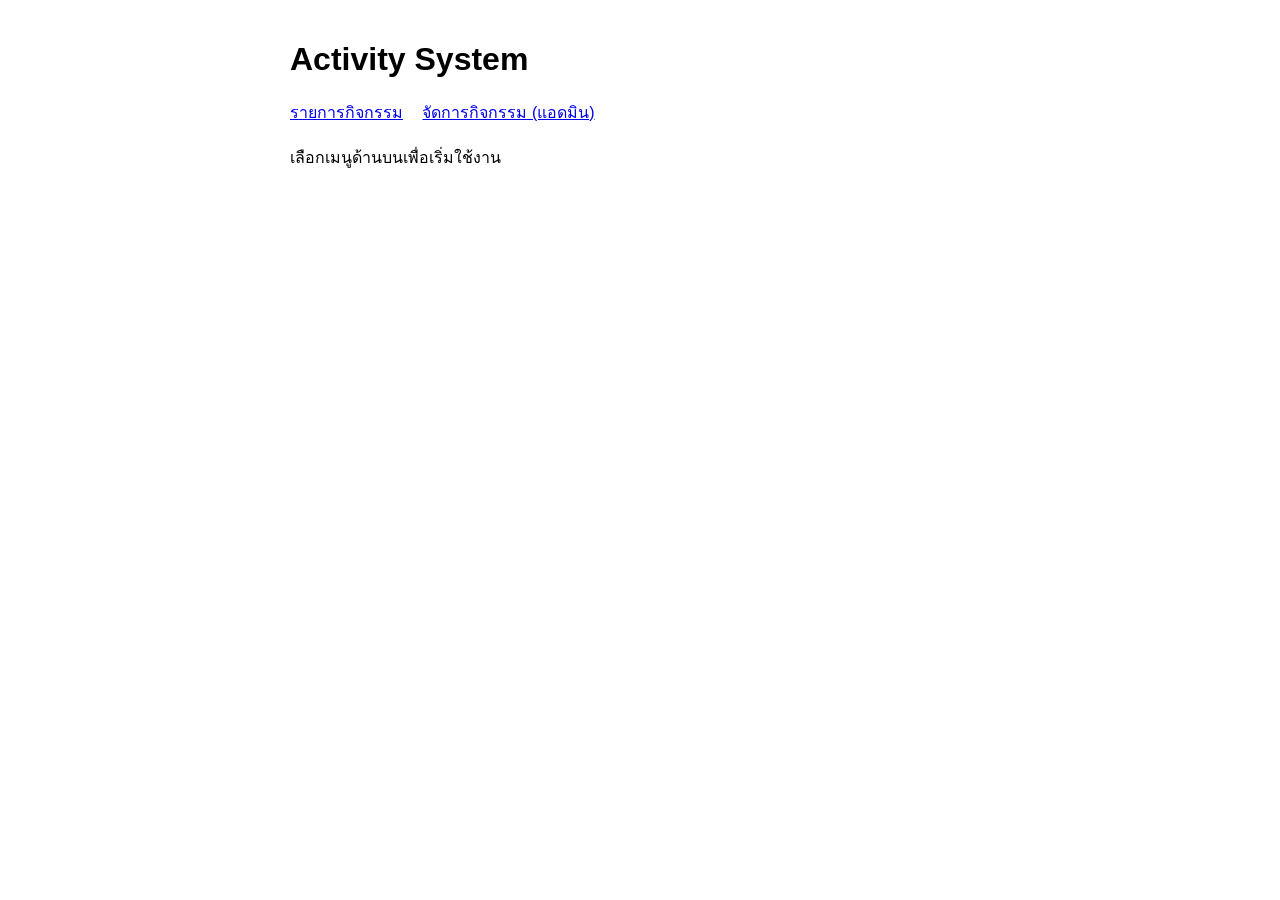
==== index.html @ 170e37b2 "Add files via upload" ====
<!DOCTYPE html>
<html>
<head>
<meta charset="utf-8">
<title>Activity System</title>
<link rel="stylesheet" href="css/activity.css">
</head>
<body>

<h1>Activity System</h1>

<nav>
  <a href="pages/activities.html">รายการกิจกรรม</a>
  <a href="pages/activity-admin.html">จัดการกิจกรรม (แอดมิน)</a>
</nav>

<p>เลือกเมนูด้านบนเพื่อเริ่มใช้งาน</p>

</body>
</html>
---- css/activity.css ----
body {
  font-family: Arial, sans-serif;
  padding: 20px;
  max-width: 700px;
  margin: 0 auto;
}

nav {
  margin-bottom: 20px;
}

nav a {
  margin-right: 15px;
}

table {
  border-collapse: collapse;
  width: 100%;
  margin-top: 10px;
}

table th, table td {
  padding: 6px 10px;
  text-align: left;
}

button {
  cursor: pointer;
  padding: 6px 14px;
}

button:disabled {
  cursor: not-allowed;
  opacity: 0.5;
}

.badge {
  display: inline-block;
  padding: 2px 8px;
  border-radius: 4px;
  font-size: 0.85em;
  color: #fff;
}

.badge-open {
  background: #2e7d32;
}

.badge-closed {
  background: #b71c1c;
}

.error-text {
  color: #b71c1c;
}

.event-card {
  border: 1px solid #ddd;
  padding: 15px;
  margin: 10px 0;
}
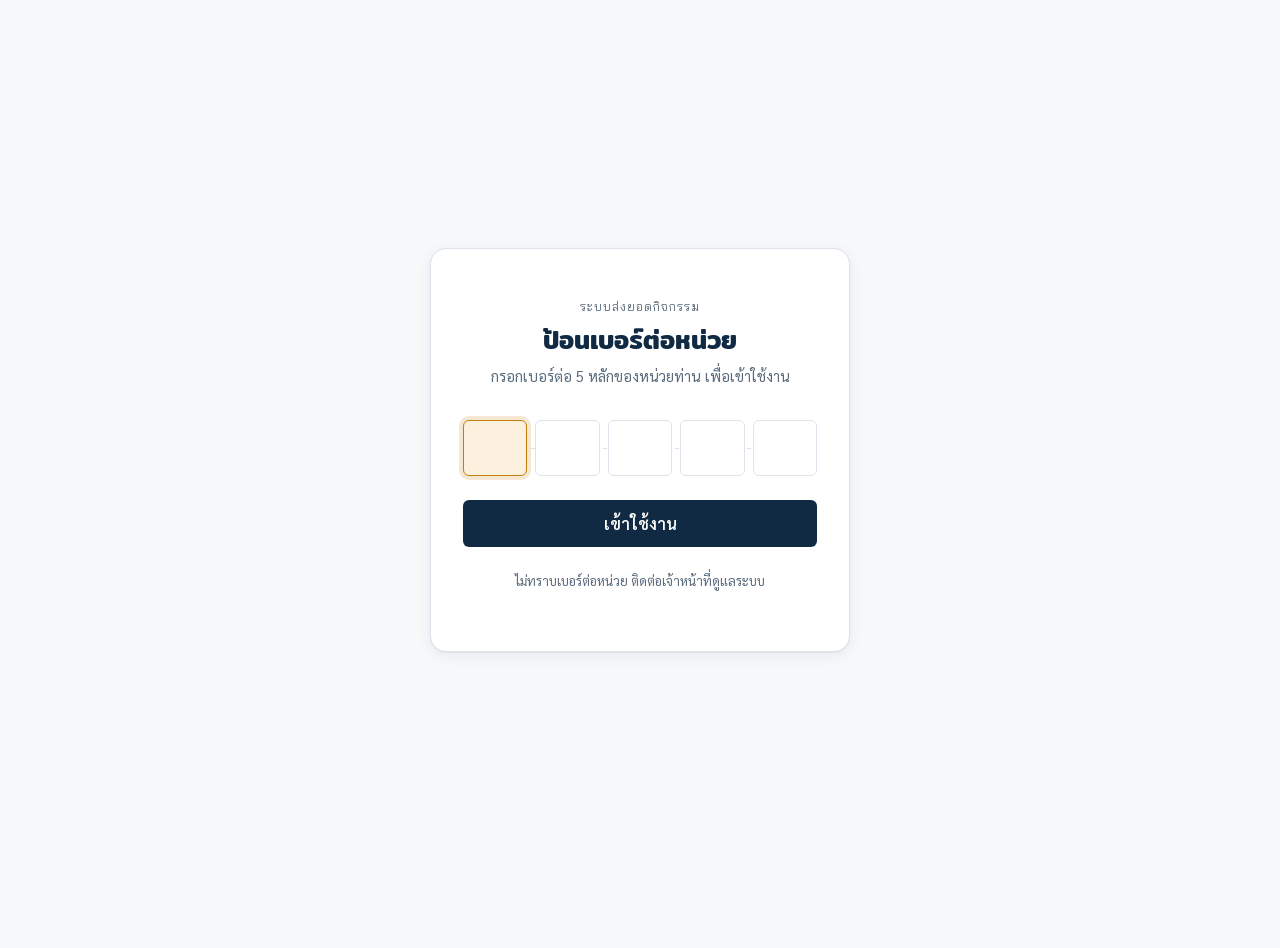
==== commit 490d5108: "Add files via upload" ====
--- a/index.html
+++ b/index.html
@@ -1,20 +1,41 @@
 <!DOCTYPE html>
-<html>
+<html lang="th">
 <head>
 <meta charset="utf-8">
-<title>Activity System</title>
+<meta name="viewport" content="width=device-width, initial-scale=1">
+<title>เข้าสู่ระบบ - Activity System</title>
+<link rel="preconnect" href="https://fonts.googleapis.com">
+<link href="https://fonts.googleapis.com/css2?family=Mitr:wght@500;600;700&family=Sarabun:wght@400;500;600&family=Bai+Jamjuree:wght@500;600&display=swap" rel="stylesheet">
 <link rel="stylesheet" href="css/activity.css">
 </head>
 <body>
 
-<h1>Activity System</h1>
+<div class="login-shell">
+  <div class="login-card">
+    <div class="login-eyebrow">ระบบส่งยอดกิจกรรม</div>
+    <h1>ป้อนเบอร์ต่อหน่วย</h1>
+    <p class="login-sub">กรอกเบอร์ต่อ 5 หลักของหน่วยท่าน เพื่อเข้าใช้งาน</p>
 
-<nav>
-  <a href="pages/activities.html">รายการกิจกรรม</a>
-  <a href="pages/activity-admin.html">จัดการกิจกรรม (แอดมิน)</a>
-</nav>
+    <div class="code-row">
+      <input type="text" class="code-box" maxlength="1" inputmode="numeric" autocomplete="off">
+      <input type="text" class="code-box" maxlength="1" inputmode="numeric" autocomplete="off">
+      <input type="text" class="code-box" maxlength="1" inputmode="numeric" autocomplete="off">
+      <input type="text" class="code-box" maxlength="1" inputmode="numeric" autocomplete="off">
+      <input type="text" class="code-box" maxlength="1" inputmode="numeric" autocomplete="off">
+    </div>
 
-<p>เลือกเมนูด้านบนเพื่อเริ่มใช้งาน</p>
+    <p id="loginError" class="error-text"></p>
+
+    <button onclick="trySubmit()">เข้าใช้งาน</button>
+
+    <p class="login-footnote">ไม่ทราบเบอร์ต่อหน่วย ติดต่อเจ้าหน้าที่ดูแลระบบ</p>
+  </div>
+</div>
+
+<script src="js/apiConfig.js"></script>
+<script src="js/api.js"></script>
+<script src="js/auth.js"></script>
+<script src="js/login.js"></script>
 
 </body>
 </html>
--- a/css/activity.css
+++ b/css/activity.css
@@ -1,61 +1,383 @@
+/* ============================================================
+   Design tokens
+   Subject: an internal unit/extension-code attendance system.
+   Login identifies people by their phone extension, so the
+   signature motif is the switchboard/extension-window look on
+   the login screen; everything else stays quiet and procedural.
+   ============================================================ */
+:root {
+  --navy-900: #102A43;
+  --navy-700: #1E4F77;
+  --navy-050: #EAF1F8;
+  --amber-600: #C17F0A;
+  --amber-050: #FBF1DE;
+  --success-600: #1B7A4D;
+  --success-050: #E6F3EC;
+  --danger-600: #AD3128;
+  --danger-050: #FBEAE8;
+  --ink-900: #16212E;
+  --ink-500: #5B6B7C;
+  --paper-0: #FFFFFF;
+  --paper-50: #F6F8FA;
+  --line-200: #DDE3EA;
+
+  --font-display: "Mitr", "Sarabun", system-ui, sans-serif;
+  --font-body: "Sarabun", system-ui, sans-serif;
+  --font-mono: "Bai Jamjuree", "Sarabun", monospace;
+
+  --space-1: 4px;
+  --space-2: 8px;
+  --space-3: 12px;
+  --space-4: 16px;
+  --space-5: 24px;
+  --space-6: 32px;
+  --space-7: 48px;
+
+  --radius-sm: 6px;
+  --radius-md: 10px;
+  --radius-lg: 16px;
+
+  --shadow-card: 0 1px 2px rgba(16, 42, 67, 0.06), 0 4px 16px rgba(16, 42, 67, 0.06);
+}
+
+* {
+  box-sizing: border-box;
+}
+
+html {
+  -webkit-text-size-adjust: 100%;
+}
+
 body {
-  font-family: Arial, sans-serif;
-  padding: 20px;
-  max-width: 700px;
+  font-family: var(--font-body);
+  color: var(--ink-900);
+  background: var(--paper-50);
+  margin: 0;
+  padding: 0 var(--space-4) var(--space-7);
+  line-height: 1.55;
+}
+
+.page {
+  max-width: 720px;
   margin: 0 auto;
 }
 
-nav {
-  margin-bottom: 20px;
-}
-
-nav a {
-  margin-right: 15px;
-}
-
+h1, h2, h3, h4 {
+  font-family: var(--font-display);
+  font-weight: 600;
+  color: var(--navy-900);
+  line-height: 1.3;
+  margin: 0 0 var(--space-3);
+}
+
+h1 { font-size: 1.6rem; }
+h2 { font-size: 1.35rem; margin-top: var(--space-6); }
+h3 { font-size: 1.1rem; }
+h4 { font-size: 0.95rem; color: var(--ink-500); text-transform: uppercase; letter-spacing: 0.04em; }
+
+p { margin: 0 0 var(--space-3); }
+
+a {
+  color: var(--navy-700);
+  text-decoration: none;
+}
+a:hover { text-decoration: underline; }
+
+/* ---------- top bar ---------- */
+.topbar {
+  background: var(--navy-900);
+  margin: 0 calc(-1 * var(--space-4)) var(--space-6);
+  padding: var(--space-4) var(--space-4);
+  display: flex;
+  align-items: center;
+  justify-content: space-between;
+  flex-wrap: wrap;
+  gap: var(--space-2);
+}
+
+.topbar .brand {
+  font-family: var(--font-display);
+  color: var(--paper-0);
+  font-size: 1.05rem;
+  font-weight: 600;
+  display: flex;
+  align-items: center;
+  gap: var(--space-2);
+}
+
+.topbar .brand .unit-chip {
+  font-family: var(--font-mono);
+  font-size: 0.75rem;
+  background: rgba(255,255,255,0.12);
+  color: var(--amber-050);
+  padding: 2px 8px;
+  border-radius: var(--radius-sm);
+}
+
+.topbar nav {
+  display: flex;
+  gap: var(--space-4);
+  flex-wrap: wrap;
+}
+
+.topbar nav a {
+  color: var(--navy-050);
+  font-size: 0.92rem;
+}
+.topbar nav a:hover { color: var(--paper-0); }
+
+/* ---------- cards ---------- */
+.card {
+  background: var(--paper-0);
+  border: 1px solid var(--line-200);
+  border-radius: var(--radius-lg);
+  box-shadow: var(--shadow-card);
+  padding: var(--space-5);
+  margin-bottom: var(--space-5);
+}
+
+.event-card {
+  background: var(--paper-0);
+  border: 1px solid var(--line-200);
+  border-left: 4px solid var(--navy-700);
+  border-radius: var(--radius-md);
+  padding: var(--space-4) var(--space-5);
+  margin: var(--space-4) 0;
+  box-shadow: var(--shadow-card);
+}
+.event-card.is-closed { border-left-color: var(--ink-500); }
+
+/* ---------- buttons ---------- */
+button, .btn {
+  font-family: var(--font-body);
+  font-size: 0.95rem;
+  font-weight: 600;
+  cursor: pointer;
+  padding: 10px 18px;
+  border-radius: var(--radius-sm);
+  border: 1px solid transparent;
+  background: var(--navy-900);
+  color: var(--paper-0);
+  transition: background 0.15s ease, transform 0.05s ease;
+}
+button:hover { background: var(--navy-700); }
+button:active { transform: translateY(1px); }
+button:disabled {
+  cursor: not-allowed;
+  opacity: 0.45;
+}
+
+button.secondary {
+  background: var(--paper-0);
+  color: var(--navy-900);
+  border: 1px solid var(--line-200);
+}
+button.secondary:hover { background: var(--navy-050); }
+
+button.danger {
+  background: var(--paper-0);
+  color: var(--danger-600);
+  border: 1px solid var(--danger-600);
+}
+button.danger:hover { background: var(--danger-050); }
+
+button:focus-visible, a:focus-visible, input:focus-visible, select:focus-visible {
+  outline: 3px solid var(--amber-600);
+  outline-offset: 2px;
+}
+
+/* ---------- forms ---------- */
+label {
+  display: block;
+  font-size: 0.88rem;
+  color: var(--ink-500);
+  margin-bottom: var(--space-1);
+}
+
+input[type="text"], input[type="password"], input[type="datetime-local"], select, textarea {
+  font-family: var(--font-body);
+  font-size: 1rem;
+  color: var(--ink-900);
+  background: var(--paper-0);
+  border: 1px solid var(--line-200);
+  border-radius: var(--radius-sm);
+  padding: 10px 12px;
+  width: 100%;
+  max-width: 420px;
+}
+textarea { max-width: 100%; }
+
+.field {
+  margin-bottom: var(--space-4);
+}
+
+/* ---------- table ---------- */
 table {
   border-collapse: collapse;
   width: 100%;
-  margin-top: 10px;
-}
-
-table th, table td {
-  padding: 6px 10px;
+  margin-top: var(--space-3);
+  font-size: 0.95rem;
+}
+table th {
   text-align: left;
-}
-
-button {
-  cursor: pointer;
-  padding: 6px 14px;
-}
-
-button:disabled {
-  cursor: not-allowed;
-  opacity: 0.5;
-}
-
+  font-size: 0.8rem;
+  color: var(--ink-500);
+  text-transform: uppercase;
+  letter-spacing: 0.03em;
+  border-bottom: 1px solid var(--line-200);
+  padding: var(--space-2) var(--space-3);
+}
+table td {
+  padding: var(--space-2) var(--space-3);
+  border-bottom: 1px solid var(--line-200);
+}
+table tr:last-child td { border-bottom: none; }
+
+/* ---------- badges ---------- */
 .badge {
   display: inline-block;
-  padding: 2px 8px;
-  border-radius: 4px;
-  font-size: 0.85em;
-  color: #fff;
-}
-
-.badge-open {
-  background: #2e7d32;
-}
-
-.badge-closed {
-  background: #b71c1c;
-}
-
-.error-text {
-  color: #b71c1c;
-}
-
-.event-card {
-  border: 1px solid #ddd;
-  padding: 15px;
-  margin: 10px 0;
-}
+  padding: 3px 10px;
+  border-radius: 999px;
+  font-size: 0.78rem;
+  font-weight: 600;
+}
+.badge-open { background: var(--success-050); color: var(--success-600); }
+.badge-closed { background: var(--danger-050); color: var(--danger-600); }
+.badge-pending { background: var(--amber-050); color: var(--amber-600); }
+
+.error-text { color: var(--danger-600); }
+.muted { color: var(--ink-500); }
+
+/* ============================================================
+   Login screen — the signature element.
+   Five extension-window boxes, monospace digits, an amber glow
+   on the active box (a switchboard signal lamp), and a dotted
+   "line" tying the boxes together like a patch cable.
+   ============================================================ */
+.login-shell {
+  min-height: 100vh;
+  display: flex;
+  align-items: center;
+  justify-content: center;
+  margin: 0 calc(-1 * var(--space-4));
+  padding: var(--space-4);
+}
+
+.login-card {
+  background: var(--paper-0);
+  border: 1px solid var(--line-200);
+  border-radius: var(--radius-lg);
+  box-shadow: var(--shadow-card);
+  padding: var(--space-7) var(--space-6);
+  max-width: 420px;
+  width: 100%;
+  text-align: center;
+}
+
+.login-eyebrow {
+  font-family: var(--font-mono);
+  font-size: 0.78rem;
+  letter-spacing: 0.08em;
+  color: var(--ink-500);
+  text-transform: uppercase;
+  margin-bottom: var(--space-2);
+}
+
+.login-card h1 {
+  margin-bottom: var(--space-2);
+}
+
+.login-card .login-sub {
+  color: var(--ink-500);
+  font-size: 0.92rem;
+  margin-bottom: var(--space-6);
+}
+
+.code-row {
+  display: flex;
+  justify-content: center;
+  gap: var(--space-2);
+  margin-bottom: var(--space-5);
+  position: relative;
+}
+
+.code-row::before {
+  content: "";
+  position: absolute;
+  left: 8%;
+  right: 8%;
+  top: 50%;
+  height: 1px;
+  background: repeating-linear-gradient(to right, var(--line-200) 0 4px, transparent 4px 8px);
+  z-index: 0;
+}
+
+.code-box {
+  position: relative;
+  z-index: 1;
+  width: 48px;
+  height: 56px;
+  text-align: center;
+  font-family: var(--font-mono);
+  font-size: 1.5rem;
+  font-weight: 600;
+  color: var(--navy-900);
+  background: var(--paper-50);
+  border: 2px solid var(--line-200);
+  border-radius: var(--radius-md);
+  padding: 0;
+}
+
+.code-box:focus {
+  outline: none;
+  border-color: var(--amber-600);
+  background: var(--amber-050);
+  box-shadow: 0 0 0 4px rgba(193, 127, 10, 0.18);
+}
+
+.login-card button {
+  width: 100%;
+  padding: 12px 18px;
+  font-size: 1rem;
+}
+
+.login-footnote {
+  margin-top: var(--space-5);
+  font-size: 0.82rem;
+  color: var(--ink-500);
+}
+
+/* ---------- top-of-page loading bar ---------- */
+#__loadingBar {
+  position: fixed;
+  top: 0;
+  left: 0;
+  width: 100%;
+  height: 3px;
+  background: transparent;
+  z-index: 9999;
+  opacity: 0;
+  transition: opacity 0.3s ease;
+  pointer-events: none;
+}
+#__loadingBarFill {
+  height: 100%;
+  width: 0%;
+  background: var(--amber-600);
+}
+
+/* ---------- responsive ---------- */
+@media (max-width: 480px) {
+  .code-box { width: 40px; height: 50px; font-size: 1.25rem; }
+  .topbar { flex-direction: column; align-items: flex-start; }
+}
+
+@media (prefers-reduced-motion: reduce) {
+  * { transition: none !important; animation: none !important; }
+}
+
+@media print {
+  .topbar, button, nav { display: none !important; }
+  body { background: #fff; }
+  .card, .event-card { box-shadow: none; border-color: #999; }
+}
